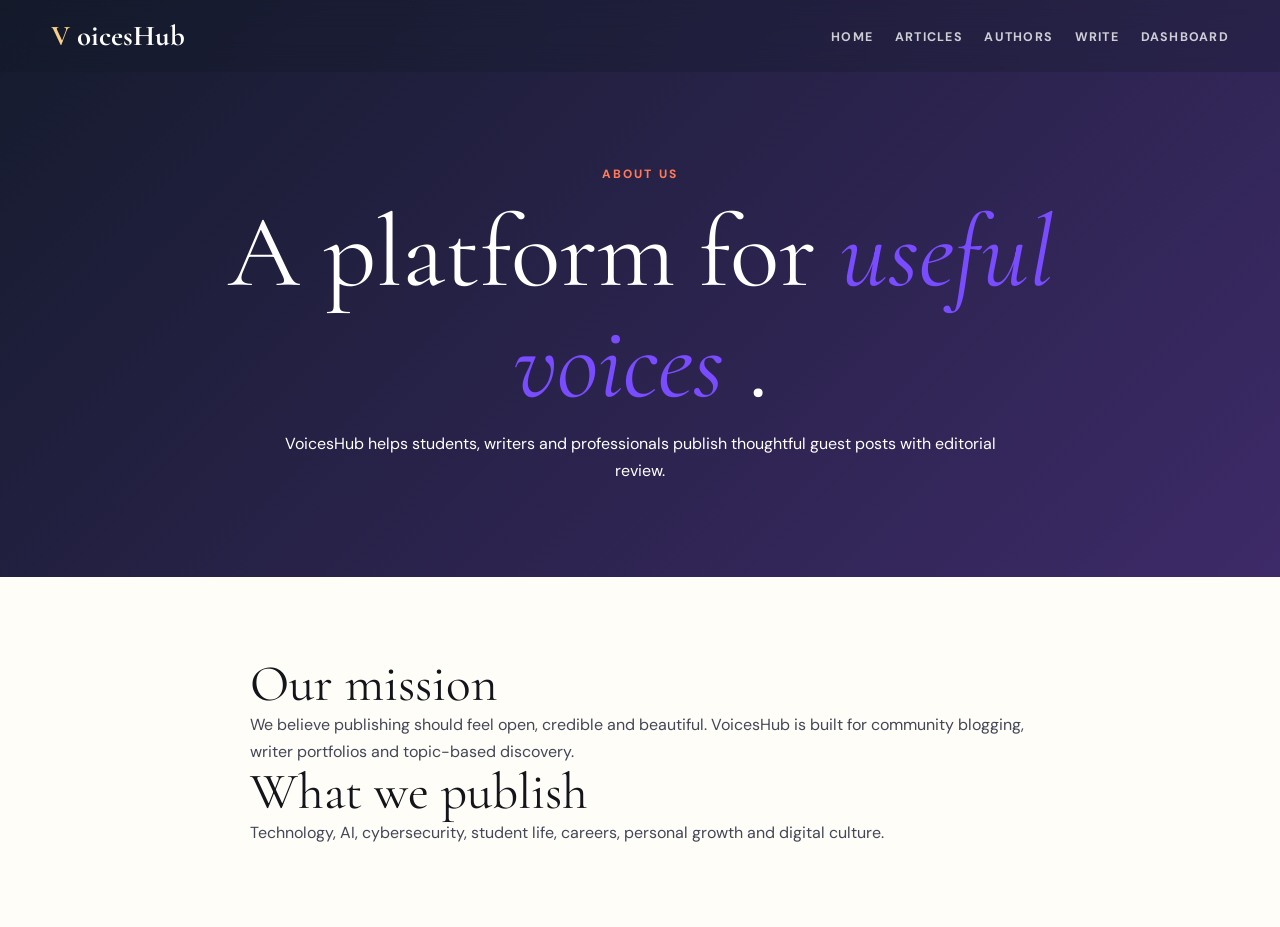
==== about.html @ f51c12ef "testing website pt.1" ====
<!DOCTYPE html>
<html lang="en">
 <head>
  <meta charset="utf-8"/>
  <meta content="width=device-width, initial-scale=1.0" name="viewport"/>
  <title>
   About — VoicesHub
  </title>
  <link href="style.css" rel="stylesheet"/>
  <link href="https://fonts.googleapis.com/css2?family=Cormorant+Garamond:ital,wght@0,400;0,600;1,400&amp;family=DM+Sans:wght@400;500;600;700&amp;display=swap" rel="stylesheet"/>
 </head>
 <body>
  <nav class="nav" id="mainNav">
   <div class="nav__inner">
    <a class="nav__logo" href="index.html">
     <span>
      V
     </span>
     oicesHub
    </a>
    <ul class="nav__links">
     <li>
      <a class="nav__link" href="index.html">
       Home
      </a>
     </li>
     <li>
      <a class="nav__link" href="articles.html">
       Articles
      </a>
     </li>
     <li>
      <a class="nav__link" href="authors.html">
       Authors
      </a>
     </li>
     <li>
      <a class="nav__link" href="write.html">
       Write
      </a>
     </li>
     <li>
      <a class="nav__link" href="dashboard.html">
       Dashboard
      </a>
     </li>
    </ul>
    <button class="nav__burger" id="burgerBtn">
     <span>
     </span>
     <span>
     </span>
     <span>
     </span>
    </button>
   </div>
   <div class="mobile-menu" id="mobileMenu">
    <a href="index.html">
     Home
    </a>
    <a href="articles.html">
     Articles
    </a>
    <a href="authors.html">
     Authors
    </a>
    <a href="write.html">
     Write
    </a>
    <a href="dashboard.html">
     Dashboard
    </a>
   </div>
  </nav>
  <header class="page-hero">
   <div>
    <p class="eyebrow">
     About us
    </p>
    <h1>
     A platform for
     <em>
      useful voices
     </em>
     .
    </h1>
    <p>
     VoicesHub helps students, writers and professionals publish thoughtful guest posts with editorial review.
    </p>
   </div>
  </header>
  <main class="section">
   <div class="container narrow">
    <h2>
     Our mission
    </h2>
    <p>
     We believe publishing should feel open, credible and beautiful. VoicesHub is built for community blogging, writer portfolios and topic-based discovery.
    </p>
    <h2>
     What we publish
    </h2>
    <p>
     Technology, AI, cybersecurity, student life, careers, personal growth and digital culture.
    </p>
   </div>
  </main>
  <script src="script.js">
  </script>
 </body>
</html>
---- style.css ----
:root {
  --ink:#14151a;
  --text:#434756;
  --muted:#7b8191;
  --line:#e8e4dc;
  --paper:#fffdf8;
  --cream:#f6efe5;
  --sand:#e7d4bd;
  --brand:#7a4cff;
  --brand2:#ff7a59;
  --dark:#111827;
  --white:#fff;
  --shadow:0 20px 60px rgba(20,21,26,.12);
  --radius:24px;
  --font-display:'Cormorant Garamond',Georgia,serif;
  --font-body:'DM Sans',system-ui,sans-serif;
  --nav:72px
}
* {
  box-sizing:border-box;
  margin:0;
  padding:0
}
html {
  scroll-behavior:smooth
}
body {
  font-family:var(--font-body);
  background:var(--paper);
  color:var(--text);
  line-height:1.65;
  padding-top:var(--nav)
}
body.dark {
  --paper:#0f1117;
  --cream:#161a23;
  --ink:#f7f2ea;
  --text:#d5d8e0;
  --muted:#9aa0ad;
  --line:#252b37;
  --white:#181d27;
  --shadow:0 20px 60px rgba(0,0,0,.35)
}
a {
  text-decoration:none;
  color:inherit
}
img {
  max-width:100%;
  display:block
}
button,
input,textarea,select {
  font:inherit
}
.container {
  width:min(1180px,92%);
  margin:auto
}
.narrow {
  width:min(780px,92%)
}
h1,
h2,h3 {
  font-family:var(--font-display);
  color:var(--ink);
  line-height:1.08
}
h1 {
  font-size:clamp(3rem,8vw,6.8rem);
  font-weight:400
}
h2 {
  font-size:clamp(2.1rem,4vw,3.8rem);
  font-weight:400
}
h3 {
  font-size:1.55rem
}
em {
  color:var(--brand);
  font-style:italic
}
.eyebrow {
  text-transform:uppercase;
  letter-spacing:.18em;
  font-weight:800;
  font-size:.75rem;
  color:var(--brand2);
  margin-bottom:.7rem
}
.eyebrow.light {
  color:#f8cf86
}
.section {
  padding:5rem 0
}
.section--tinted {
  background:var(--cream)
}
.section--dark {
  background:var(--dark);
  color:white
}
.section--dark h2,
.dark-panel h2 {
  color:white
}
.section-head {
  margin-bottom:2rem;
  text-align:center
}
.section-head.split {
  display:flex;
  align-items:end;
  justify-content:space-between;
  text-align:left
}
.nav {
  position:fixed;
  inset:0 0 auto;
  height:var(--nav);
  z-index:50;
  background:rgba(17,24,39,.25);
  backdrop-filter:blur(14px);
  transition:.3s
}
.nav.nav--scrolled {
  background:rgba(17,24,39,.92)
}
.nav__inner {
  height:100%;
  display:flex;
  align-items:center;
  justify-content:space-between;
  width:min(1180px,92%);
  margin:auto
}
.nav__logo {
  font-family:var(--font-display);
  font-size:1.8rem;
  font-weight:700;
  color:white
}
.nav__logo span {
  color:#f8cf86
}
.footer-logo {
  color:var(--ink)
}
.nav__links {
  display:flex;
  gap:1.35rem;
  align-items:center;
  list-style:none
}
.nav__link {
  font-size:.78rem;
  text-transform:uppercase;
  letter-spacing:.1em;
  font-weight:700;
  color:rgba(255,255,255,.78)
}
.nav__link:hover,
.nav__link.active {
  color:white
}
.theme-toggle {
  color:white;
  border:1px solid rgba(255,255,255,.28);
  border-radius:50%;
  width:38px;
  height:38px;
  background:rgba(255,255,255,.1)
}
.nav__burger {
  display:none;
  flex-direction:column;
  gap:5px;
  background:none;
  border:0
}
.nav__burger span {
  width:30px;
  height:2px;
  background:white;
  border-radius:2px
}
.mobile-menu {
  display:none
}
.hero {
  min-height:92vh;
  margin-top:calc(-1*var(--nav));
  position:relative;
  display:grid;
  place-items:center;
  text-align:center;
  overflow:hidden;
  padding:var(--nav) 1rem 4rem
}
.hero__bg {
  position:absolute;
  inset:0;
  background:linear-gradient(135deg,rgba(122,76,255,.22),rgba(255,122,89,.18)),url('https://images.unsplash.com/photo-1499750310107-5fef28a66643?w=1800&auto=format&fit=crop&q=85') center/cover
}
.hero__overlay {
  position:absolute;
  inset:0;
  background:linear-gradient(160deg,rgba(8,12,20,.78),rgba(8,12,20,.42))
}
.hero__content {
  position:relative;
  z-index:1;
  color:white;
  max-width:900px
}
.hero__content h1 {
  color:white
}
.hero__sub {
  font-size:1.15rem;
  width:min(660px,100%);
  margin:1rem auto 2rem;
  color:rgba(255,255,255,.82)
}
.hero__actions {
  display:flex;
  gap:1rem;
  justify-content:center;
  flex-wrap:wrap
}
.btn {
  display:inline-flex;
  align-items:center;
  justify-content:center;
  border:0;
  border-radius:999px;
  padding:.85rem 1.35rem;
  font-weight:800;
  letter-spacing:.04em;
  text-transform:uppercase;
  font-size:.82rem;
  cursor:pointer;
  transition:.25s
}
.btn--primary {
  background:linear-gradient(135deg,var(--brand),#9d7bff);
  color:white;
  box-shadow:0 10px 30px rgba(122,76,255,.25)
}
.btn--primary:hover {
  transform:translateY(-3px)
}
.btn--ghost {
  background:rgba(255,255,255,.12);
  color:white;
  border:1px solid rgba(255,255,255,.4)
}
.btn--outline {
  background:transparent;
  border:1.5px solid var(--brand);
  color:var(--brand)
}
.text-link {
  font-weight:800;
  color:var(--brand)
}
.stats-glass {
  margin:2rem auto 0;
  display:flex;
  justify-content:center;
  gap:1rem;
  flex-wrap:wrap
}
.stats-glass div {
  min-width:130px;
  padding:1rem;
  border:1px solid rgba(255,255,255,.22);
  background:rgba(255,255,255,.1);
  border-radius:18px;
  backdrop-filter:blur(10px)
}
.stats-glass strong {
  font-size:1.7rem;
  color:#f8cf86;
  display:block
}
.stats-glass span {
  text-transform:uppercase;
  letter-spacing:.12em;
  font-size:.68rem;
  color:rgba(255,255,255,.7)
}
.search-strip {
  background:var(--white);
  box-shadow:var(--shadow);
  padding:1.2rem 0
}
.search-row {
  display:flex;
  gap:1rem
}
.search-row input,
.filter-wrap input,.filter-wrap select,input,textarea,select {
  width:100%;
  padding:.9rem 1rem;
  border:1.5px solid var(--line);
  border-radius:14px;
  background:var(--white);
  color:var(--text);
  outline:none
}
.featured-layout {
  display:grid;
  grid-template-columns:1.2fr .8fr;
  gap:1.5rem
}
.post-card {
  background:var(--white);
  border:1px solid var(--line);
  border-radius:var(--radius);
  overflow:hidden;
  box-shadow:var(--shadow);
  transition:.25s
}
.post-card:hover {
  transform:translateY(-5px)
}
.post-card img {
  width:100%;
  height:230px;
  object-fit:cover
}
.post-card.large img {
  height:420px
}
.post-body {
  padding:1.4rem
}
.meta {
  display:flex;
  gap:.7rem;
  flex-wrap:wrap;
  color:var(--muted);
  font-size:.82rem;
  margin:.5rem 0
}
.pill {
  display:inline-block;
  background:rgba(122,76,255,.1);
  color:var(--brand);
  font-weight:800;
  padding:.25rem .7rem;
  border-radius:999px;
  font-size:.72rem
}
.category-grid {
  display:grid;
  grid-template-columns:repeat(3,1fr);
  gap:1rem
}
.category-card,
.panel,.form-card,.author-card,.admin-item {
  background:var(--white);
  border:1px solid var(--line);
  border-radius:var(--radius);
  padding:1.5rem;
  box-shadow:var(--shadow)
}
.category-card {
  transition:.25s
}
.category-card:hover {
  transform:translateY(-4px)
}
.category-card span {
  font-size:2rem
}
.two-col {
  display:grid;
  grid-template-columns:1fr 1fr;
  gap:1.5rem
}
.dark-panel {
  background:linear-gradient(135deg,#111827,#2b214d);
  color:white
}
.dark-panel p {
  color:rgba(255,255,255,.78)
}
.newsletter__inner {
  display:flex;
  align-items:center;
  justify-content:space-between;
  gap:2rem
}
.newsletter-form {
  display:flex;
  gap:.8rem;
  min-width:min(480px,100%)
}
.newsletter-form small {
  display:block;
  color:#9df2ba;
  margin-top:.4rem
}
.footer {
  padding:3rem 0;
  background:var(--cream);
  border-top:1px solid var(--line)
}
.footer__grid {
  display:grid;
  grid-template-columns:2fr 1fr 1fr;
  gap:2rem
}
.footer a {
  display:block;
  color:var(--muted);
  margin:.35rem 0
}
.page-hero {
  min-height:48vh;
  margin-top:calc(-1*var(--nav));
  padding:calc(var(--nav) + 5rem) 1rem 5rem;
  display:grid;
  place-items:center;
  text-align:center;
  color:white;
  background:linear-gradient(135deg,#151b2d,#3d2a68)
}
.page-hero h1 {
  color:white;
  max-width:900px
}
.page-hero p {
  max-width:720px;
  margin:.8rem auto
}
.article-hero {
  background:linear-gradient(rgba(15,17,23,.72),rgba(15,17,23,.5)),url('https://images.unsplash.com/photo-1481627834876-b7833e8f5570?w=1800&auto=format&fit=crop&q=85') center/cover
}
.write-hero {
  background:linear-gradient(rgba(15,17,23,.72),rgba(15,17,23,.5)),url('https://images.unsplash.com/photo-1455390582262-044cdead277a?w=1800&auto=format&fit=crop&q=85') center/cover
}
.authors-hero {
  background:linear-gradient(rgba(15,17,23,.72),rgba(15,17,23,.5)),url('https://images.unsplash.com/photo-1522202176988-66273c2fd55f?w=1800&auto=format&fit=crop&q=85') center/cover
}
.dashboard-hero {
  background:linear-gradient(rgba(15,17,23,.72),rgba(15,17,23,.5)),url('https://images.unsplash.com/photo-1551434678-e076c223a692?w=1800&auto=format&fit=crop&q=85') center/cover
}
.filter-bar {
  background:var(--white);
  padding:1rem 0;
  box-shadow:var(--shadow)
}
.filter-wrap {
  display:grid;
  grid-template-columns:2fr 1fr 1fr;
  gap:1rem
}
.articles-grid {
  display:grid;
  grid-template-columns:repeat(3,1fr);
  gap:1.3rem
}
.empty-state {
  text-align:center;
  display:none;
  color:var(--muted);
  padding:3rem
}
.write-grid {
  display:grid;
  grid-template-columns:.8fr 1.3fr;
  gap:1.5rem;
  align-items:start
}
.form-card label {
  display:block;
  font-weight:800;
  color:var(--ink);
  margin-bottom:1rem
}
.form-card input,
.form-card textarea,.form-card select {
  margin-top:.4rem
}
.form-row {
  display:grid;
  grid-template-columns:1fr 1fr;
  gap:1rem
}
.check-list {
  padding-left:1.2rem
}
.check-list li {
  margin:.7rem 0
}
.success-msg {
  color:#18864b;
  font-weight:800;
  margin-top:1rem
}
.authors-grid {
  display:grid;
  grid-template-columns:repeat(3,1fr);
  gap:1.2rem
}
.author-card {
  position:relative;
  overflow:hidden
}
.avatar {
  width:74px;
  height:74px;
  border-radius:50%;
  background:linear-gradient(135deg,var(--brand),var(--brand2));
  display:grid;
  place-items:center;
  color:white;
  font-size:1.8rem;
  font-weight:900;
  margin-bottom:1rem
}
.article-detail {
  padding:calc(var(--nav) + 2rem) 0 4rem
}
.article-cover {
  width:100%;
  height:460px;
  object-fit:cover;
  border-radius:var(--radius);
  box-shadow:var(--shadow);
  margin:1.5rem 0
}
.article-content {
  font-size:1.08rem;
  max-width:780px;
  margin:auto
}
.article-content p {
  margin:1rem 0
}
.share-row {
  display:flex;
  gap:.8rem;
  flex-wrap:wrap;
  margin:1.5rem 0
}
.comments {
  max-width:780px;
  margin:2rem auto 0
}
.comment {
  background:var(--cream);
  border-radius:16px;
  padding:1rem;
  margin:.8rem 0
}
.hidden {
  display:none!important
}
.small-card {
  width:min(420px,100%);
  margin:auto
}
.dashboard-stats {
  display:grid;
  grid-template-columns:repeat(3,1fr);
  gap:1rem;
  margin-bottom:1.5rem
}
.dashboard-stats div {
  background:var(--white);
  border:1px solid var(--line);
  border-radius:18px;
  padding:1.2rem;
  text-align:center;
  box-shadow:var(--shadow)
}
.dashboard-stats strong {
  font-size:2rem;
  color:var(--brand);
  display:block
}
.tabs {
  display:flex;
  gap:.7rem;
  margin-bottom:1rem
}
.tab {
  padding:.7rem 1rem;
  border-radius:999px;
  background:var(--cream);
  border:1px solid var(--line);
  font-weight:800;
  color:var(--text)
}
.tab.active {
  background:var(--brand);
  color:white
}
.admin-list {
  display:grid;
  gap:1rem
}
.admin-item h3 {
  margin-bottom:.4rem
}
.admin-actions {
  display:flex;
  gap:.6rem;
  flex-wrap:wrap;
  margin-top:1rem
}
.danger {
  background:#e5484d;
  color:white
}
.ok {
  background:#1a9b61;
  color:white
}
.warn {
  background:#efb034;
  color:#1f1f1f
}
.reveal-text {
  animation:fadeUp .8s ease both
}
.scroll-reveal {
  opacity:0;
  transform:translateY(20px);
  transition:.7s
}
.scroll-reveal.is-visible {
  opacity:1;
  transform:translateY(0)
}
@keyframes fadeUp {
  from {
    opacity:0;
    transform:translateY(22px)
  }
  to {
    opacity:1;
    transform:translateY(0)
  }
}
@media(max-width:900px) {
  .nav__links {
    display:none
  }
  .nav__burger {
    display:flex
  }
  .mobile-menu {
    position:fixed;
    inset:var(--nav) 0 auto;
    background:#111827;
    padding:1rem;
    display:none;
    flex-direction:column;
    gap:.8rem
  }
  .mobile-menu.is-open {
    display:flex
  }
  .mobile-menu a {
    color:white;
    font-size:1.4rem;
    font-family:var(--font-display)
  }
  .featured-layout,
.two-col,.write-grid,.footer__grid,.newsletter__inner {
    grid-template-columns:1fr;
    display:grid
  }
  .category-grid,
.articles-grid,.authors-grid {
    grid-template-columns:1fr 1fr
  }
  .filter-wrap,
.form-row {
    grid-template-columns:1fr
  }
  .newsletter-form,
.search-row {
    flex-direction:column
  }
  .post-card.large img,
.article-cover {
    height:280px
  }
}
@media(max-width:560px) {
  h1 {
    font-size:3.2rem
  }
  .category-grid,
.articles-grid,.authors-grid,.dashboard-stats {
    grid-template-columns:1fr
  }
  .section {
    padding:3.5rem 0
  }
  .hero {
    min-height:86vh
  }
  .page-hero {
    min-height:44vh
  }
  .stats-glass div {
    width:100%
  }
}
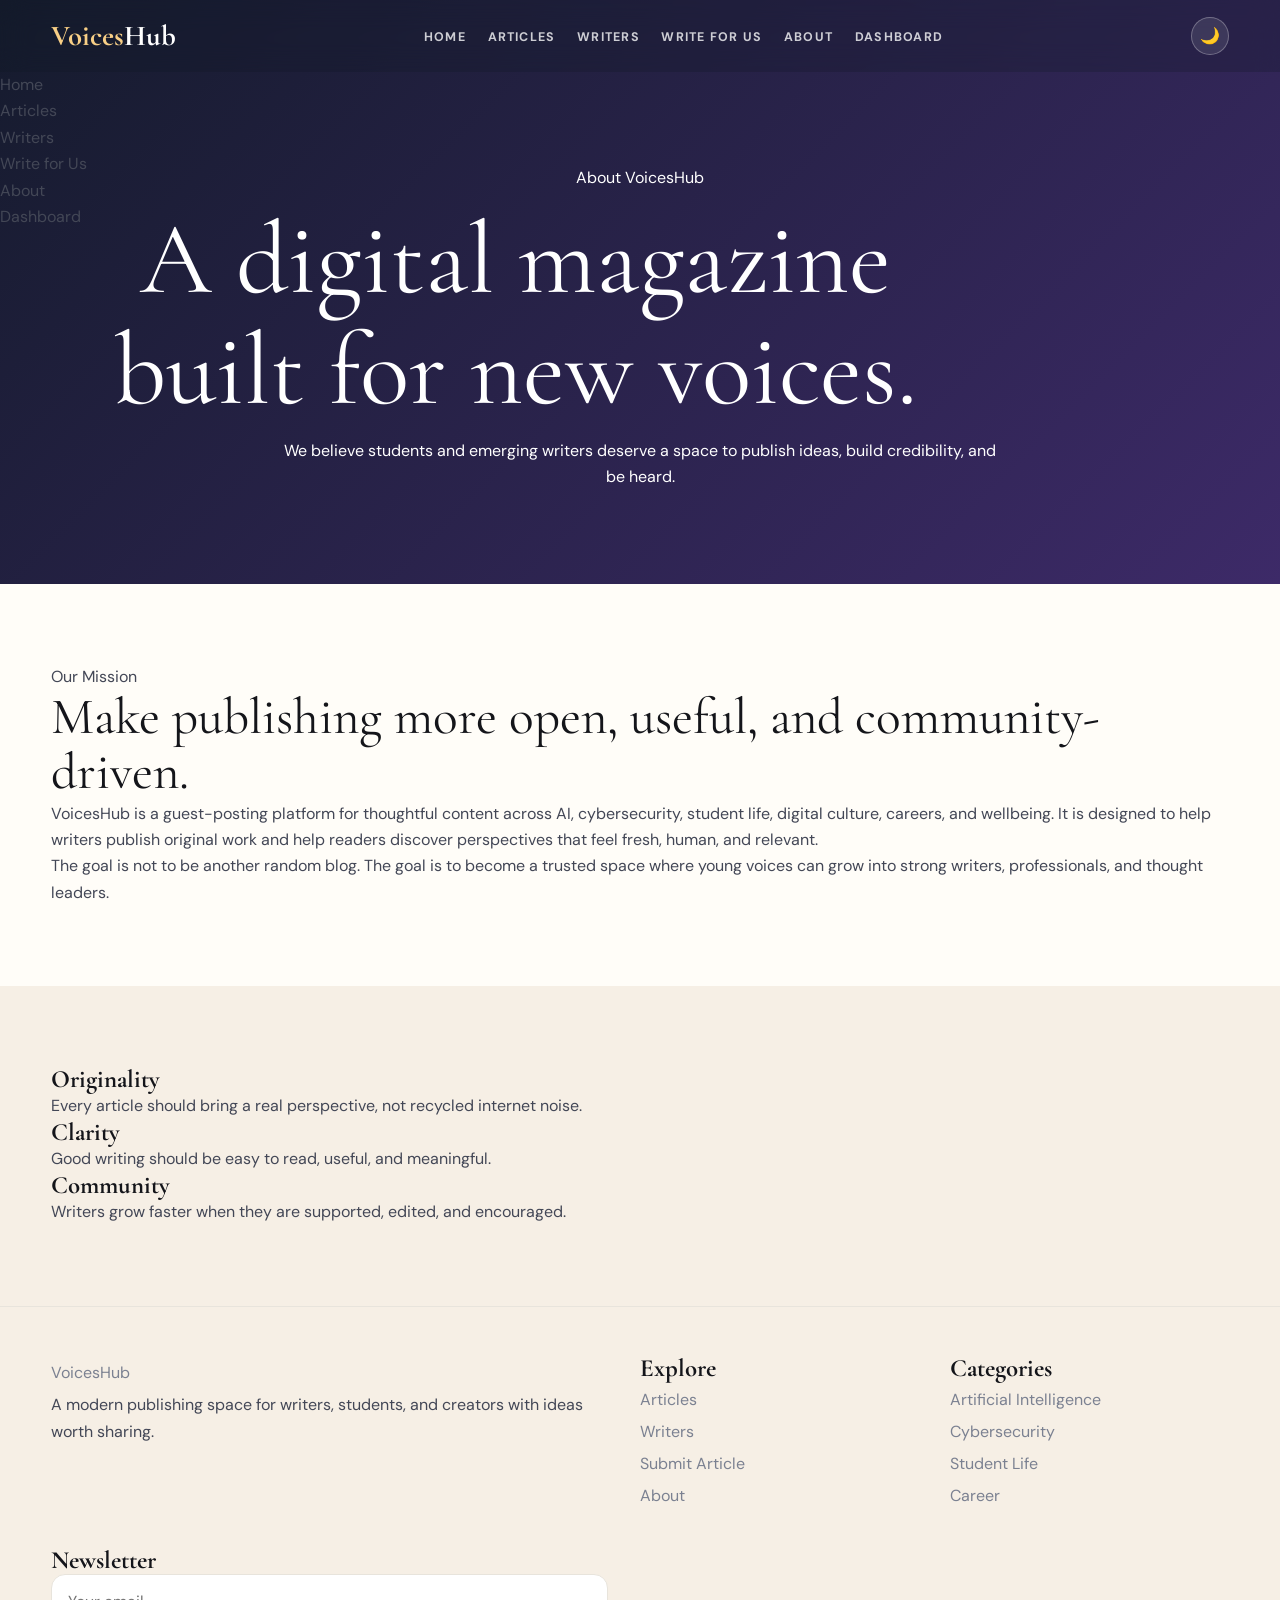
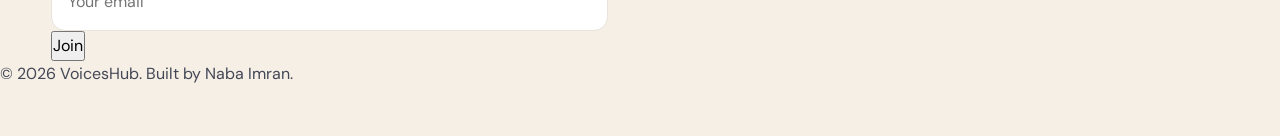
==== commit 125f58b5: "made some changes" ====
--- a/about.html
+++ b/about.html
@@ -1,111 +1,120 @@
 <!DOCTYPE html>
 <html lang="en">
- <head>
-  <meta charset="utf-8"/>
-  <meta content="width=device-width, initial-scale=1.0" name="viewport"/>
-  <title>
-   About — VoicesHub
-  </title>
-  <link href="style.css" rel="stylesheet"/>
-  <link href="https://fonts.googleapis.com/css2?family=Cormorant+Garamond:ital,wght@0,400;0,600;1,400&amp;family=DM+Sans:wght@400;500;600;700&amp;display=swap" rel="stylesheet"/>
- </head>
- <body>
+<head>
+  <title>About — VoicesHub</title>
+  <meta charset="UTF-8" />
+  <meta name="viewport" content="width=device-width, initial-scale=1.0" />
+  <meta name="description" content="VoicesHub is a modern guest-posting platform for students, writers, and creators sharing ideas on AI, cybersecurity, student life, culture, careers, and digital growth." />
+  <link rel="preconnect" href="https://fonts.googleapis.com" />
+  <link rel="preconnect" href="https://fonts.gstatic.com" crossorigin />
+  <link href="https://fonts.googleapis.com/css2?family=Cormorant+Garamond:ital,wght@0,400;0,600;1,400;1,600&family=DM+Sans:wght@400;500;600;700&display=swap" rel="stylesheet" />
+  <link rel="stylesheet" href="style.css" />
+</head>
+<body>
   <nav class="nav" id="mainNav">
-   <div class="nav__inner">
-    <a class="nav__logo" href="index.html">
-     <span>
-      V
-     </span>
-     oicesHub
-    </a>
-    <ul class="nav__links">
-     <li>
-      <a class="nav__link" href="index.html">
-       Home
-      </a>
-     </li>
-     <li>
-      <a class="nav__link" href="articles.html">
-       Articles
-      </a>
-     </li>
-     <li>
-      <a class="nav__link" href="authors.html">
-       Authors
-      </a>
-     </li>
-     <li>
-      <a class="nav__link" href="write.html">
-       Write
-      </a>
-     </li>
-     <li>
-      <a class="nav__link" href="dashboard.html">
-       Dashboard
-      </a>
-     </li>
-    </ul>
-    <button class="nav__burger" id="burgerBtn">
-     <span>
-     </span>
-     <span>
-     </span>
-     <span>
-     </span>
-    </button>
-   </div>
-   <div class="mobile-menu" id="mobileMenu">
-    <a href="index.html">
-     Home
-    </a>
-    <a href="articles.html">
-     Articles
-    </a>
-    <a href="authors.html">
-     Authors
-    </a>
-    <a href="write.html">
-     Write
-    </a>
-    <a href="dashboard.html">
-     Dashboard
-    </a>
-   </div>
+    <div class="nav__inner">
+      <a class="nav__logo" href="index.html"><span>Voices</span>Hub</a>
+
+      <ul class="nav__links">
+        <li><a class="nav__link " href="index.html">Home</a></li>
+        <li><a class="nav__link " href="articles.html">Articles</a></li>
+        <li><a class="nav__link " href="authors.html">Writers</a></li>
+        <li><a class="nav__link " href="write.html">Write for Us</a></li>
+        <li><a class="nav__link nav__link--active" href="about.html">About</a></li>
+        <li><a class="nav__link nav__link--cta" href="dashboard.html">Dashboard</a></li>
+      </ul>
+
+      <div class="nav__actions">
+        <button class="theme-toggle" id="themeToggle" type="button" aria-label="Toggle dark mode">🌙</button>
+        <button class="nav__burger" id="burgerBtn" type="button" aria-label="Toggle menu" aria-expanded="false">
+          <span class="nav__burger-line"></span>
+          <span class="nav__burger-line"></span>
+          <span class="nav__burger-line"></span>
+        </button>
+      </div>
+    </div>
+
+    <div class="nav__mobile" id="mobileMenu">
+      <ul class="nav__mobile-links">
+        <li><a class="nav__mobile-link" href="index.html">Home</a></li>
+        <li><a class="nav__mobile-link" href="articles.html">Articles</a></li>
+        <li><a class="nav__mobile-link" href="authors.html">Writers</a></li>
+        <li><a class="nav__mobile-link" href="write.html">Write for Us</a></li>
+        <li><a class="nav__mobile-link" href="about.html">About</a></li>
+        <li><a class="nav__mobile-link nav__mobile-link--cta" href="dashboard.html">Dashboard</a></li>
+      </ul>
+    </div>
   </nav>
-  <header class="page-hero">
-   <div>
-    <p class="eyebrow">
-     About us
-    </p>
-    <h1>
-     A platform for
-     <em>
-      useful voices
-     </em>
-     .
-    </h1>
-    <p>
-     VoicesHub helps students, writers and professionals publish thoughtful guest posts with editorial review.
-    </p>
-   </div>
+
+  <header class="page-hero page-hero--about">
+    <div class="page-hero__overlay"></div>
+    <div class="container page-hero__content">
+      <p class="hero__eyebrow reveal-text">About VoicesHub</p>
+      <h1 class="page-hero__title reveal-text delay-1">A digital magazine built for new voices.</h1>
+      <p class="page-hero__sub reveal-text delay-2">We believe students and emerging writers deserve a space to publish ideas, build credibility, and be heard.</p>
+    </div>
   </header>
-  <main class="section">
-   <div class="container narrow">
-    <h2>
-     Our mission
-    </h2>
-    <p>
-     We believe publishing should feel open, credible and beautiful. VoicesHub is built for community blogging, writer portfolios and topic-based discovery.
-    </p>
-    <h2>
-     What we publish
-    </h2>
-    <p>
-     Technology, AI, cybersecurity, student life, careers, personal growth and digital culture.
-    </p>
-   </div>
+
+  <main>
+    <section class="section">
+      <div class="container split-layout">
+        <div class="scroll-reveal">
+          <p class="section-eyebrow">Our Mission</p>
+          <h2 class="section-title">Make publishing more open, useful, and community-driven.</h2>
+        </div>
+        <div class="scroll-reveal">
+          <p>VoicesHub is a guest-posting platform for thoughtful content across AI, cybersecurity, student life, digital culture, careers, and wellbeing. It is designed to help writers publish original work and help readers discover perspectives that feel fresh, human, and relevant.</p>
+          <p>The goal is not to be another random blog. The goal is to become a trusted space where young voices can grow into strong writers, professionals, and thought leaders.</p>
+        </div>
+      </div>
+    </section>
+
+    <section class="section section--tinted">
+      <div class="container values-grid">
+        <article><h3>Originality</h3><p>Every article should bring a real perspective, not recycled internet noise.</p></article>
+        <article><h3>Clarity</h3><p>Good writing should be easy to read, useful, and meaningful.</p></article>
+        <article><h3>Community</h3><p>Writers grow faster when they are supported, edited, and encouraged.</p></article>
+      </div>
+    </section>
   </main>
-  <script src="script.js">
-  </script>
- </body>
-</html>
+
+  <footer class="footer">
+    <div class="container footer__grid">
+      <div>
+        <a class="footer__logo" href="index.html"><span>Voices</span>Hub</a>
+        <p>A modern publishing space for writers, students, and creators with ideas worth sharing.</p>
+      </div>
+
+      <div>
+        <h3>Explore</h3>
+        <a href="articles.html">Articles</a>
+        <a href="authors.html">Writers</a>
+        <a href="write.html">Submit Article</a>
+        <a href="about.html">About</a>
+      </div>
+
+      <div>
+        <h3>Categories</h3>
+        <a href="articles.html?category=AI">Artificial Intelligence</a>
+        <a href="articles.html?category=Cybersecurity">Cybersecurity</a>
+        <a href="articles.html?category=Student Life">Student Life</a>
+        <a href="articles.html?category=Career">Career</a>
+      </div>
+
+      <div>
+        <h3>Newsletter</h3>
+        <form class="footer__form" id="newsletterForm">
+          <input id="newsletterEmail" type="email" placeholder="Your email" required />
+          <button type="submit">Join</button>
+        </form>
+        <p class="tiny" id="newsletterMsg"></p>
+      </div>
+    </div>
+
+    <div class="footer__bottom">
+      <p>© 2026 VoicesHub. Built by Naba Imran.</p>
+    </div>
+  </footer>
+  <script src="script.js"></script>
+</body>
+</html>
